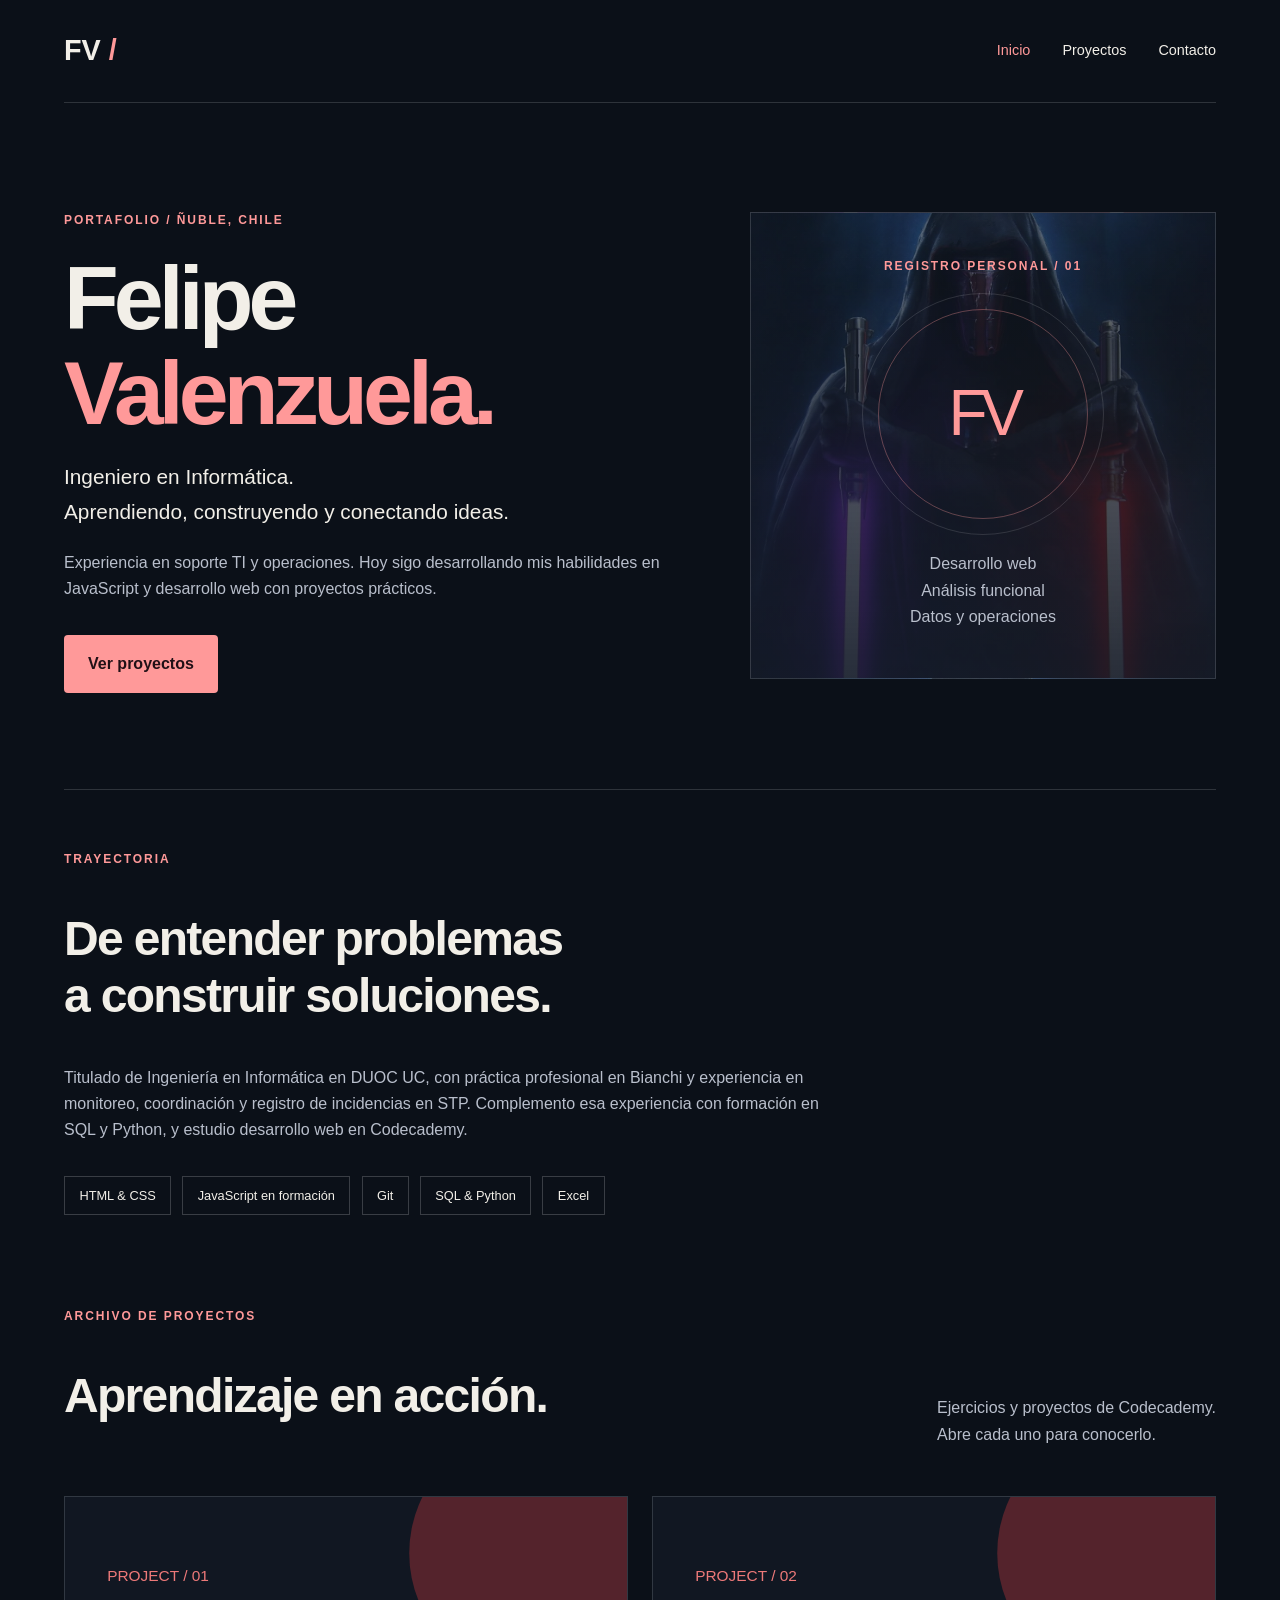
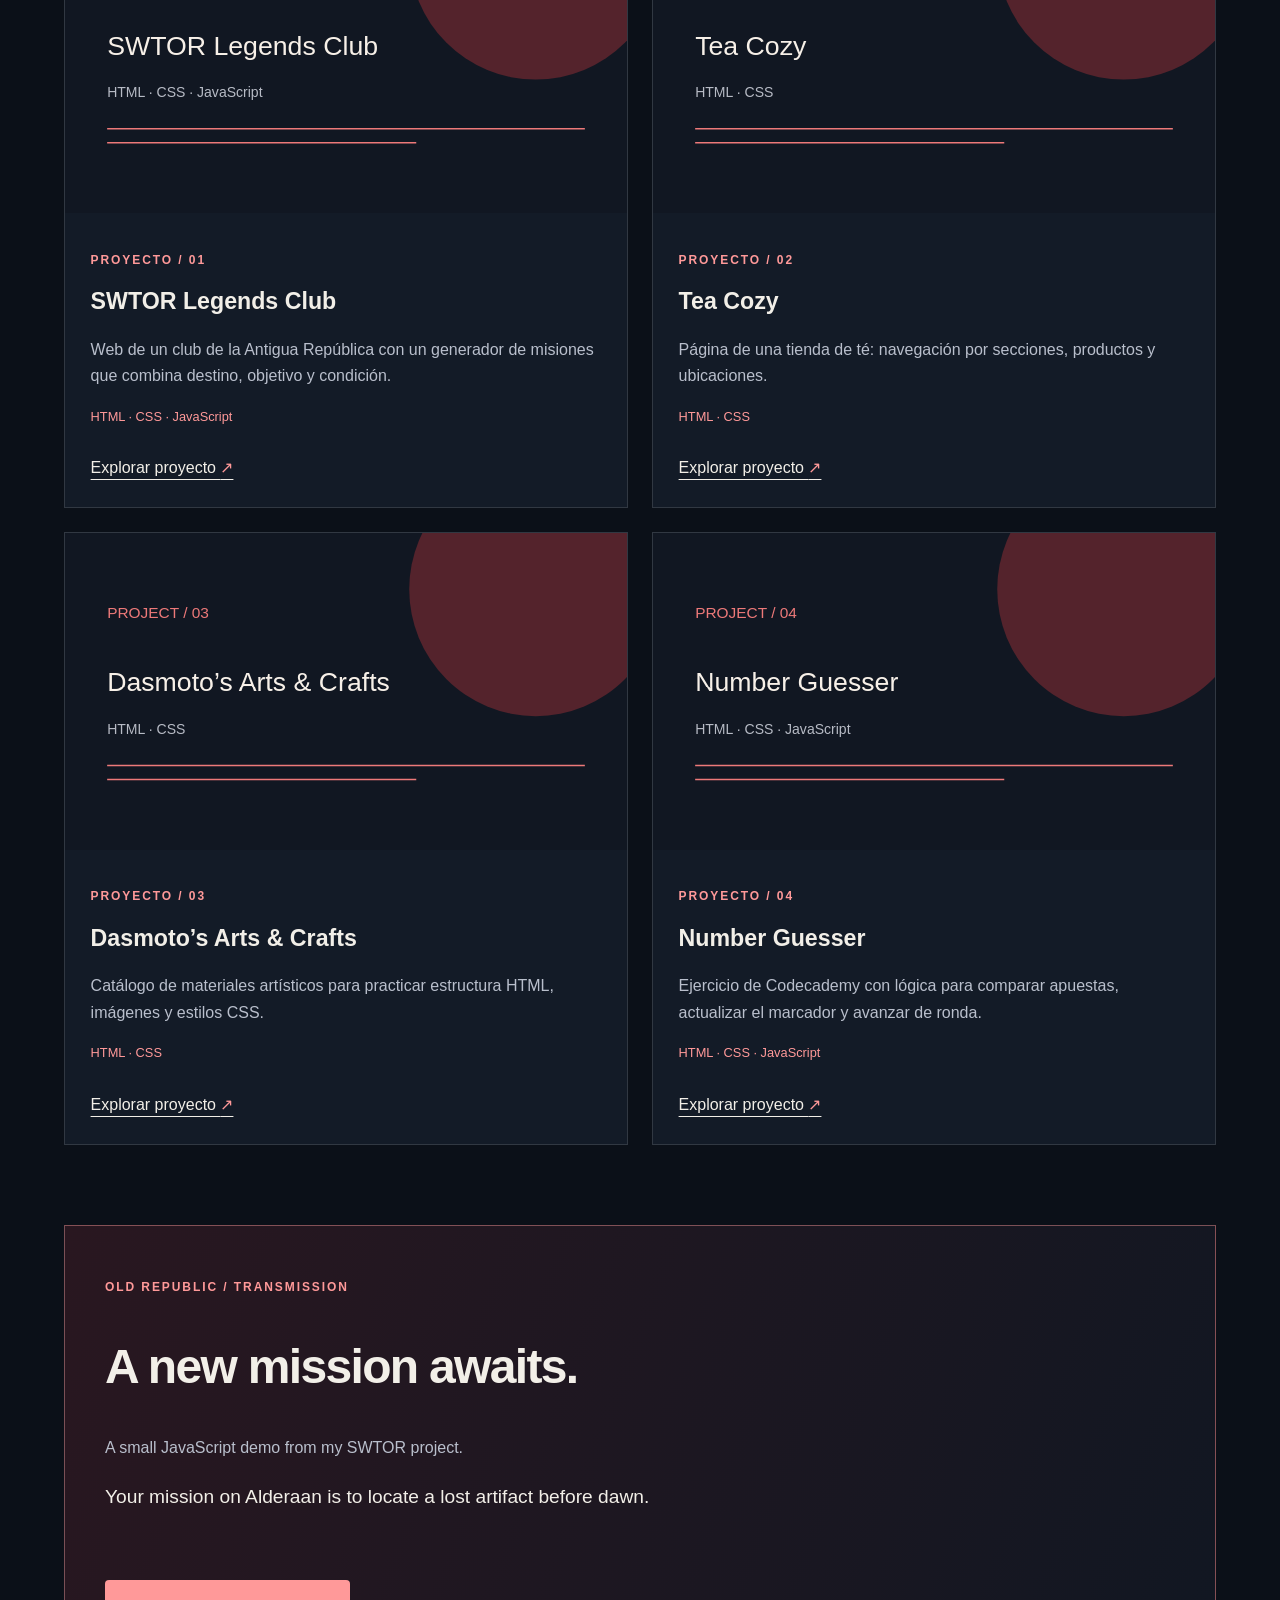
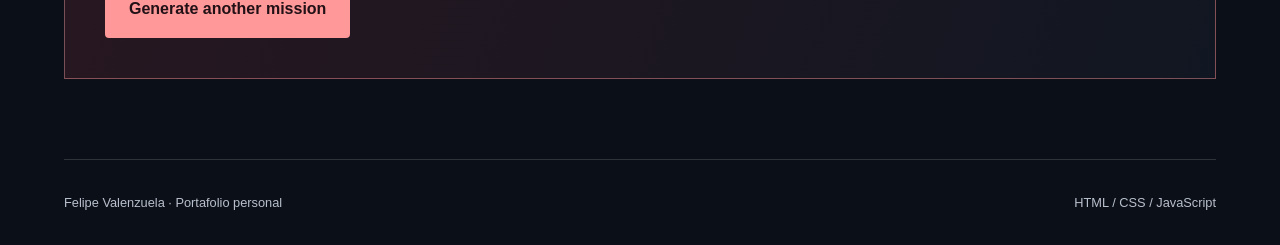
==== index.html @ 897412e1 "Create personal portfolio with recent Codecademy projects" ====
<!doctype html>
<html lang="es"><head><meta charset="utf-8"><meta name="viewport" content="width=device-width, initial-scale=1"><title>Inicio | Felipe Valenzuela</title><meta name="description" content="Portafolio de Felipe Valenzuela, Ingeniero en Informática y estudiante de desarrollo web."><link rel="stylesheet" href="styles.css"><link rel="icon" href="assets/favicon.svg" type="image/svg+xml"></head>
<body><a class="skip" href="#main">Saltar al contenido</a><header><a class="brand" href="index.html" aria-label="Felipe Valenzuela, inicio">FV<span aria-hidden="true"> / </span></a><nav aria-label="Principal"><a href="index.html" aria-current="page">Inicio</a><a href="index.html#projects">Proyectos</a><a href="contact.html" >Contacto</a></nav></header>
<main id="main"><section class="hero"><div><p class="eyebrow">PORTAFOLIO / ÑUBLE, CHILE</p><h1>Felipe<br><span>Valenzuela.</span></h1><p class="lead">Ingeniero en Informática.<br>Aprendiendo, construyendo y conectando ideas.</p><p>Experiencia en soporte TI y operaciones. Hoy sigo desarrollando mis habilidades en JavaScript y desarrollo web con proyectos prácticos.</p><a class="button" href="#projects">Ver proyectos</a></div><aside class="signal" aria-label="Áreas de interés"><p class="eyebrow">REGISTRO PERSONAL / 01</p><div class="orbit" aria-hidden="true"><span>FV</span></div><p>Desarrollo web<br>Análisis funcional<br>Datos y operaciones</p></aside></section>
<section class="about" aria-labelledby="about-title"><p class="eyebrow">TRAYECTORIA</p><h2 id="about-title">De entender problemas<br>a construir soluciones.</h2><p>Titulado de Ingeniería en Informática en DUOC UC, con práctica profesional en Bianchi y experiencia en monitoreo, coordinación y registro de incidencias en STP. Complemento esa experiencia con formación en SQL y Python, y estudio desarrollo web en Codecademy.</p><div class="skills"><span>HTML & CSS</span><span>JavaScript en formación</span><span>Git</span><span>SQL & Python</span><span>Excel</span></div></section>
<section id="projects"><div class="section-heading"><div><p class="eyebrow">ARCHIVO DE PROYECTOS</p><h2>Aprendizaje en acción.</h2></div><p>Ejercicios y proyectos de Codecademy.<br>Abre cada uno para conocerlo.</p></div><div class="grid"><article class="card"><img src="assets/swtor.svg" alt="Portada ilustrada de SWTOR Legends Club" width="800" height="450" loading="lazy"><div class="card-content"><p class="eyebrow">PROYECTO / 01</p><h3>SWTOR Legends Club</h3><p>Web de un club de la Antigua República con un generador de misiones que combina destino, objetivo y condición.</p><p class="tech">HTML · CSS · JavaScript</p><a class="project-link" href="projects/Proyect1/Index.html">Explorar proyecto <span aria-hidden="true">↗</span></a></div></article><article class="card"><img src="assets/tea-cozy.svg" alt="Portada ilustrada de Tea Cozy" width="800" height="450" loading="lazy"><div class="card-content"><p class="eyebrow">PROYECTO / 02</p><h3>Tea Cozy</h3><p>Página de una tienda de té: navegación por secciones, productos y ubicaciones.</p><p class="tech">HTML · CSS</p><a class="project-link" href="projects/Proyectcss/Index.html">Explorar proyecto <span aria-hidden="true">↗</span></a></div></article><article class="card"><img src="assets/dasmoto.svg" alt="Portada ilustrada de Dasmoto’s Arts &amp; Crafts" width="800" height="450" loading="lazy"><div class="card-content"><p class="eyebrow">PROYECTO / 03</p><h3>Dasmoto’s Arts &amp; Crafts</h3><p>Catálogo de materiales artísticos para practicar estructura HTML, imágenes y estilos CSS.</p><p class="tech">HTML · CSS</p><a class="project-link" href="projects/Proyectdasmoto/index.html">Explorar proyecto <span aria-hidden="true">↗</span></a></div></article><article class="card"><img src="assets/number-guesser.svg" alt="Portada ilustrada de Number Guesser" width="800" height="450" loading="lazy"><div class="card-content"><p class="eyebrow">PROYECTO / 04</p><h3>Number Guesser</h3><p>Ejercicio de Codecademy con lógica para comparar apuestas, actualizar el marcador y avanzar de ronda.</p><p class="tech">HTML · CSS · JavaScript</p><a class="project-link" href="projects/ProyectoJSCC/index.html">Explorar proyecto <span aria-hidden="true">↗</span></a></div></article></div></section>
<section class="transmission" lang="en" aria-labelledby="mission-title"><p class="eyebrow">OLD REPUBLIC / TRANSMISSION</p><h2 id="mission-title">A new mission awaits.</h2><p>A small JavaScript demo from my SWTOR project.</p><p id="mission-message" role="status" aria-atomic="true">Preparing your mission…</p><button class="button" id="generate-mission" type="button" disabled>Generate another mission</button><noscript><p>Enable JavaScript to generate missions.</p></noscript></section><script src="script.js" defer></script><script src="browser.js" defer></script></main><footer><span>Felipe Valenzuela · Portafolio personal</span><span>HTML / CSS / JavaScript</span></footer></body></html>
---- styles.css ----
:root{color-scheme:dark;--bg:#0b1018;--panel:#131b27;--text:#f2efe8;--muted:#b9bfcc;--accent:#ff9999}
*{box-sizing:border-box}html{scroll-behavior:smooth;scroll-padding-top:2rem}body{margin:0;background:var(--bg);color:var(--text);font-family:Arial,Helvetica,sans-serif;line-height:1.65}
a{color:inherit}header,main,footer{width:min(1180px,90%);margin:auto}header{display:flex;justify-content:space-between;align-items:center;padding:1.7rem 0;border-bottom:1px solid #ffffff25}nav{display:flex;gap:2rem}nav a{text-decoration:none;font-size:.9rem}nav a[aria-current],nav a:hover{color:var(--accent)}.brand{font-size:1.8rem;font-weight:bold;text-decoration:none}.brand span{color:var(--accent)}
.hero{display:grid;grid-template-columns:1.3fr 1fr;gap:5rem;align-items:center;padding:6rem 0}.eyebrow{font-size:.75rem;letter-spacing:.16em;color:var(--accent);font-weight:bold}h1{font-size:clamp(3.2rem,7vw,6.5rem);line-height:1.05;letter-spacing:-.055em;margin:1.3rem 0}h1 span{color:var(--accent)}h2{font-size:clamp(2rem,4vw,3rem);line-height:1.2;letter-spacing:-.035em}h3{font-size:1.45rem;margin:.6rem 0}p{color:var(--muted)}.lead{font-size:1.3rem;color:var(--text)}.button{display:inline-block;background:var(--accent);color:#211016;border:0;padding:1rem 1.5rem;font:inherit;font-weight:bold;text-decoration:none;border-radius:4px;cursor:pointer;margin-top:1rem}.button:hover{background:#ffbdbd}.button:disabled{opacity:.5}
.signal{padding:2rem;border:1px solid #ffffff25;background:linear-gradient(#131b2790,#131b27e8),url('assets/galaxy.jpg') center/cover;text-align:center;min-width:0}.orbit{border:1px solid #ff999955;border-radius:50%;width:210px;height:210px;display:grid;place-items:center;margin:2rem auto;outline:1px solid #ffffff20;outline-offset:15px}.orbit span{font-size:4rem;color:var(--accent);letter-spacing:-.1em}
.about{padding:3rem 0 5rem;border-top:1px solid #ffffff25}.about>p:not(.eyebrow){max-width:760px}.skills{display:flex;flex-wrap:wrap;gap:.7rem;margin-top:2rem}.skills span,.tech{font-size:.8rem}.skills span{padding:.5rem .9rem;border:1px solid #ffffff30}.section-heading{display:flex;justify-content:space-between;align-items:end;gap:2rem;margin-bottom:2rem}.grid{display:grid;grid-template-columns:1fr 1fr;gap:1.5rem}.card{background:var(--panel);border:1px solid #ffffff20;overflow:hidden}.card img{width:100%;height:auto;display:block}.card-content{padding:1.6rem}.project-link{display:inline-block;margin-top:1rem;text-underline-offset:.4rem}.project-link span{color:var(--accent)}.tech{color:var(--accent)}
.transmission{margin:5rem 0;padding:2.5rem;border:1px solid #ff999970;background:linear-gradient(110deg,#291720,#111722)}#mission-message{color:var(--text);font-size:1.2rem;min-height:4rem}footer{border-top:1px solid #ffffff25;padding:2rem 0;display:flex;justify-content:space-between;gap:1rem;font-size:.8rem;color:var(--muted)}.contact.hero{grid-template-columns:1fr;padding-bottom:3rem;max-width:900px;margin:0}.contact-list{margin-bottom:6rem}.contact-list a{display:flex;align-items:center;gap:2rem;padding:2rem 0;border-top:1px solid #ffffff25;text-decoration:none;overflow-wrap:anywhere}.contact-list strong{font-size:clamp(1rem,3vw,1.6rem)}.contact-list a>span:last-child{margin-left:auto;color:var(--accent)}
:focus-visible{outline:3px solid #ffe58a;outline-offset:5px}.skip{position:absolute;top:-100px;left:1rem;background:var(--accent);color:#111;padding:.7rem;z-index:10}.skip:focus{top:1rem}
@media(max-width:760px){.hero{grid-template-columns:1fr;gap:2rem;padding:3rem 0}.signal{max-width:100%}.grid{grid-template-columns:1fr}.section-heading{display:block}nav{gap:1rem}.transmission{padding:1.5rem}.contact-list a{flex-wrap:wrap;gap:.7rem}.contact-list a .eyebrow{width:100%}footer{flex-direction:column}.orbit{width:170px;height:170px}}
@media(prefers-reduced-motion:reduce){html{scroll-behavior:auto}}
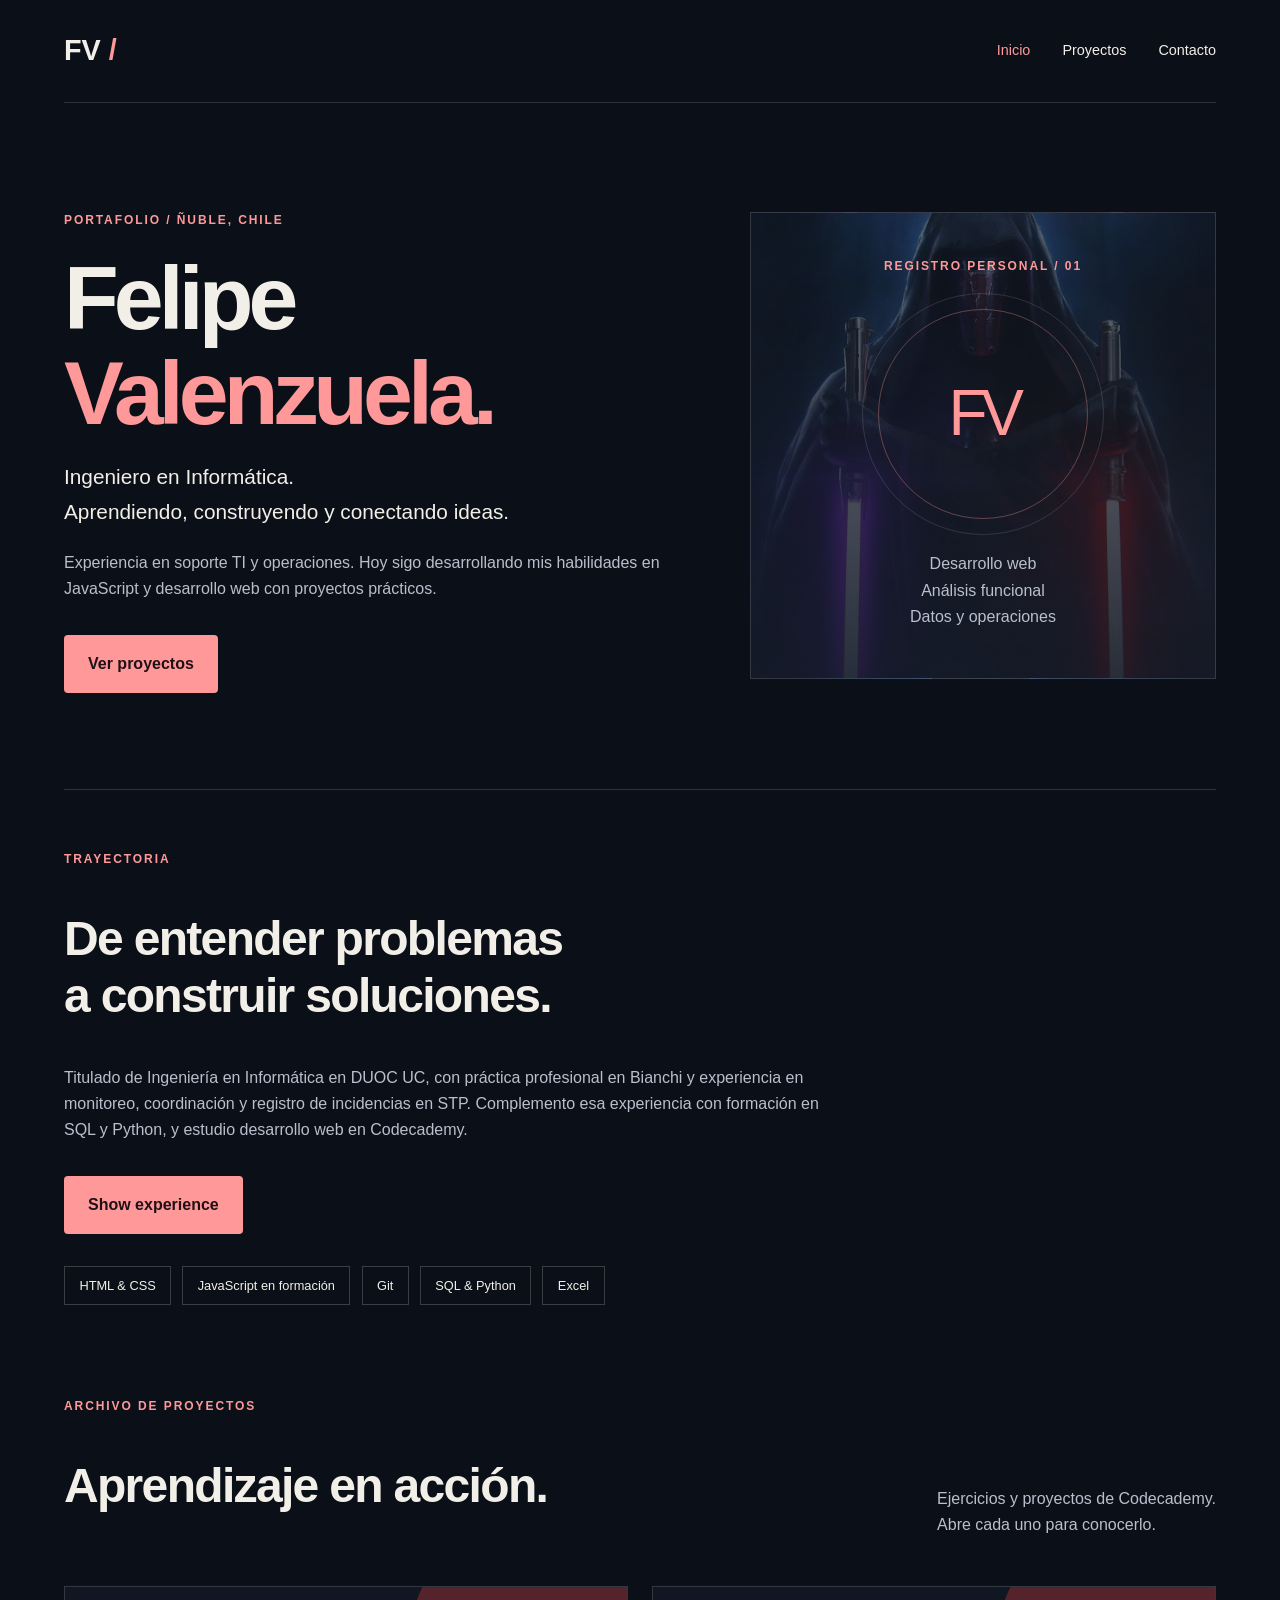
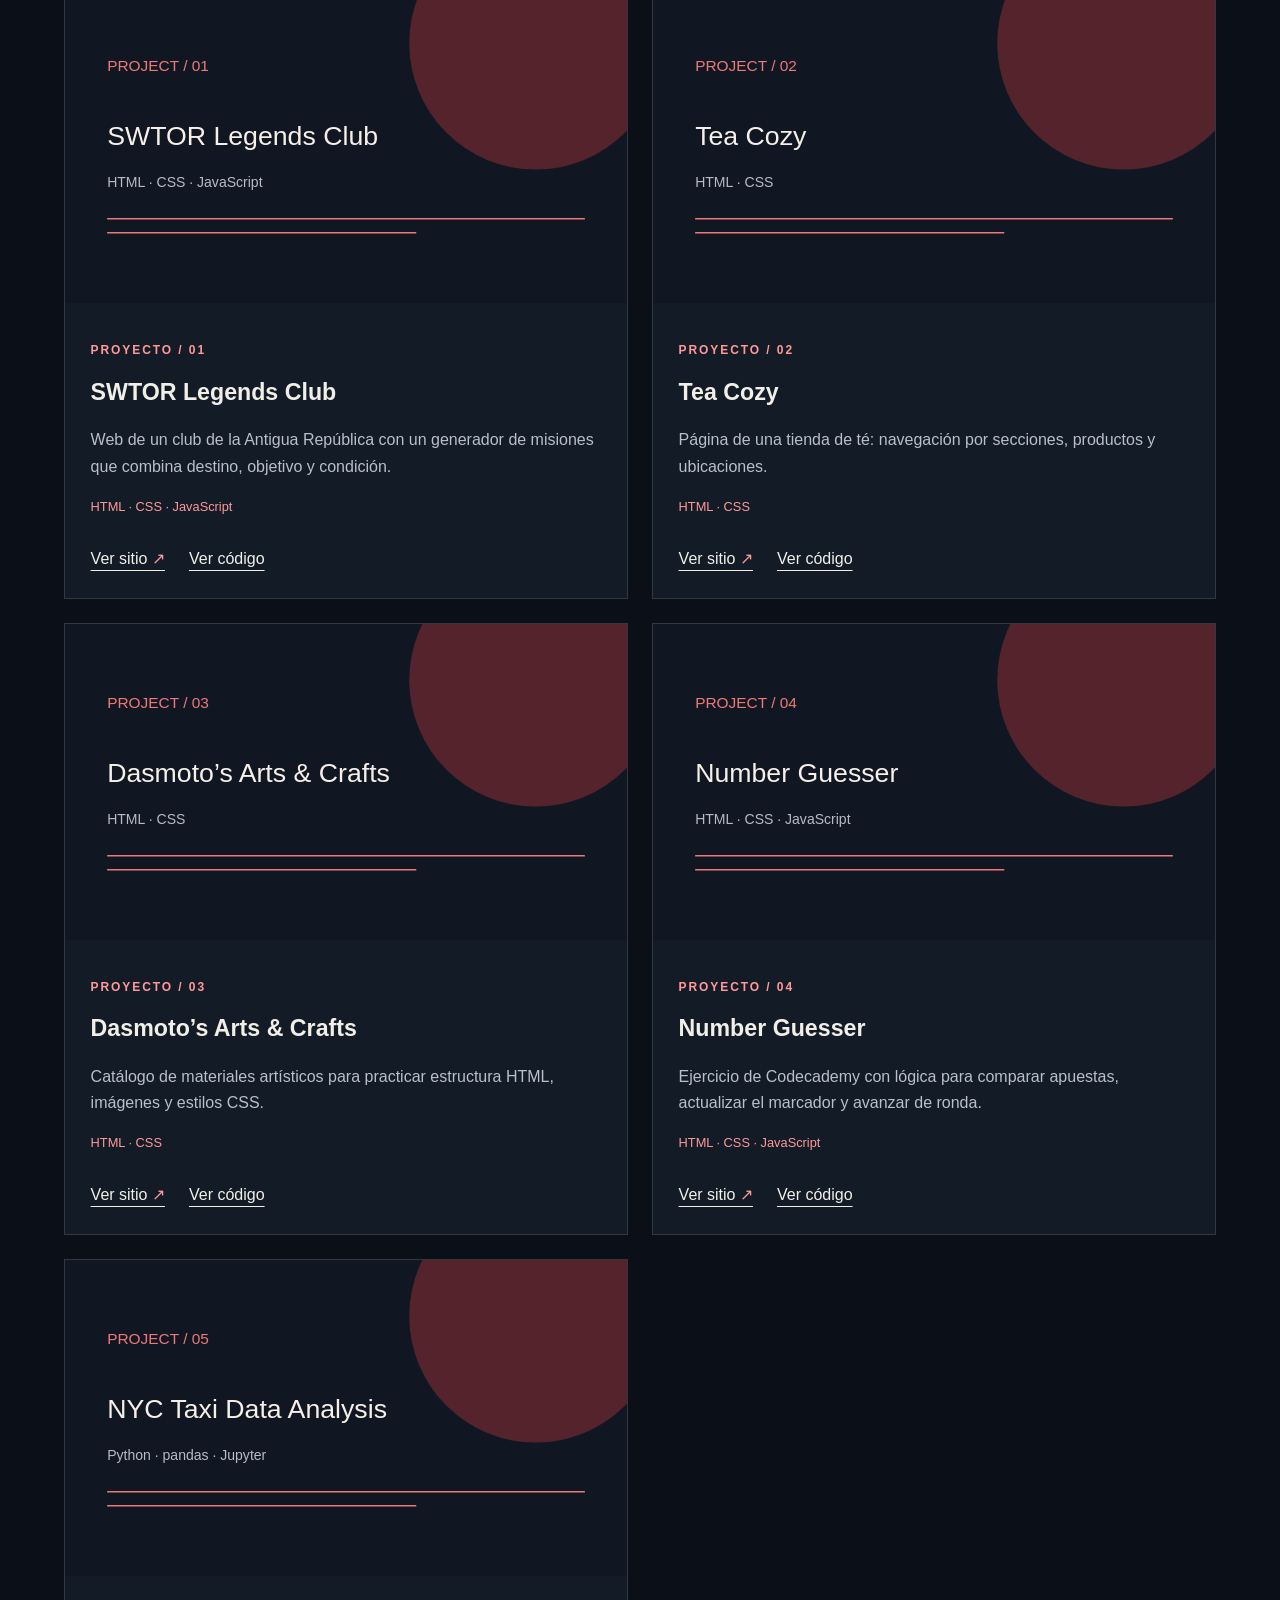
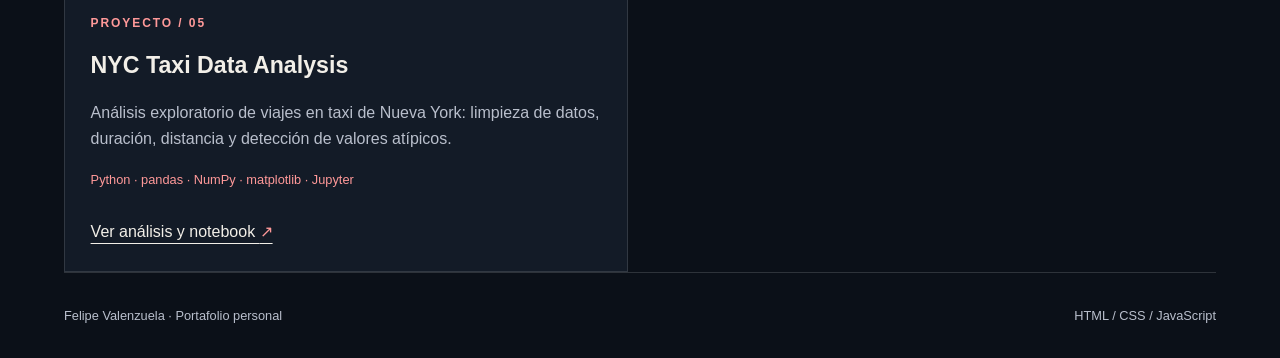
==== commit ed4d3358: "Link standalone projects, add Jupyter and replace mission demo with biography toggle" ====
--- a/index.html
+++ b/index.html
@@ -2,6 +2,6 @@
 <html lang="es"><head><meta charset="utf-8"><meta name="viewport" content="width=device-width, initial-scale=1"><title>Inicio | Felipe Valenzuela</title><meta name="description" content="Portafolio de Felipe Valenzuela, Ingeniero en Informática y estudiante de desarrollo web."><link rel="stylesheet" href="styles.css"><link rel="icon" href="assets/favicon.svg" type="image/svg+xml"></head>
 <body><a class="skip" href="#main">Saltar al contenido</a><header><a class="brand" href="index.html" aria-label="Felipe Valenzuela, inicio">FV<span aria-hidden="true"> / </span></a><nav aria-label="Principal"><a href="index.html" aria-current="page">Inicio</a><a href="index.html#projects">Proyectos</a><a href="contact.html" >Contacto</a></nav></header>
 <main id="main"><section class="hero"><div><p class="eyebrow">PORTAFOLIO / ÑUBLE, CHILE</p><h1>Felipe<br><span>Valenzuela.</span></h1><p class="lead">Ingeniero en Informática.<br>Aprendiendo, construyendo y conectando ideas.</p><p>Experiencia en soporte TI y operaciones. Hoy sigo desarrollando mis habilidades en JavaScript y desarrollo web con proyectos prácticos.</p><a class="button" href="#projects">Ver proyectos</a></div><aside class="signal" aria-label="Áreas de interés"><p class="eyebrow">REGISTRO PERSONAL / 01</p><div class="orbit" aria-hidden="true"><span>FV</span></div><p>Desarrollo web<br>Análisis funcional<br>Datos y operaciones</p></aside></section>
-<section class="about" aria-labelledby="about-title"><p class="eyebrow">TRAYECTORIA</p><h2 id="about-title">De entender problemas<br>a construir soluciones.</h2><p>Titulado de Ingeniería en Informática en DUOC UC, con práctica profesional en Bianchi y experiencia en monitoreo, coordinación y registro de incidencias en STP. Complemento esa experiencia con formación en SQL y Python, y estudio desarrollo web en Codecademy.</p><div class="skills"><span>HTML & CSS</span><span>JavaScript en formación</span><span>Git</span><span>SQL & Python</span><span>Excel</span></div></section>
-<section id="projects"><div class="section-heading"><div><p class="eyebrow">ARCHIVO DE PROYECTOS</p><h2>Aprendizaje en acción.</h2></div><p>Ejercicios y proyectos de Codecademy.<br>Abre cada uno para conocerlo.</p></div><div class="grid"><article class="card"><img src="assets/swtor.svg" alt="Portada ilustrada de SWTOR Legends Club" width="800" height="450" loading="lazy"><div class="card-content"><p class="eyebrow">PROYECTO / 01</p><h3>SWTOR Legends Club</h3><p>Web de un club de la Antigua República con un generador de misiones que combina destino, objetivo y condición.</p><p class="tech">HTML · CSS · JavaScript</p><a class="project-link" href="projects/Proyect1/Index.html">Explorar proyecto <span aria-hidden="true">↗</span></a></div></article><article class="card"><img src="assets/tea-cozy.svg" alt="Portada ilustrada de Tea Cozy" width="800" height="450" loading="lazy"><div class="card-content"><p class="eyebrow">PROYECTO / 02</p><h3>Tea Cozy</h3><p>Página de una tienda de té: navegación por secciones, productos y ubicaciones.</p><p class="tech">HTML · CSS</p><a class="project-link" href="projects/Proyectcss/Index.html">Explorar proyecto <span aria-hidden="true">↗</span></a></div></article><article class="card"><img src="assets/dasmoto.svg" alt="Portada ilustrada de Dasmoto’s Arts &amp; Crafts" width="800" height="450" loading="lazy"><div class="card-content"><p class="eyebrow">PROYECTO / 03</p><h3>Dasmoto’s Arts &amp; Crafts</h3><p>Catálogo de materiales artísticos para practicar estructura HTML, imágenes y estilos CSS.</p><p class="tech">HTML · CSS</p><a class="project-link" href="projects/Proyectdasmoto/index.html">Explorar proyecto <span aria-hidden="true">↗</span></a></div></article><article class="card"><img src="assets/number-guesser.svg" alt="Portada ilustrada de Number Guesser" width="800" height="450" loading="lazy"><div class="card-content"><p class="eyebrow">PROYECTO / 04</p><h3>Number Guesser</h3><p>Ejercicio de Codecademy con lógica para comparar apuestas, actualizar el marcador y avanzar de ronda.</p><p class="tech">HTML · CSS · JavaScript</p><a class="project-link" href="projects/ProyectoJSCC/index.html">Explorar proyecto <span aria-hidden="true">↗</span></a></div></article></div></section>
-<section class="transmission" lang="en" aria-labelledby="mission-title"><p class="eyebrow">OLD REPUBLIC / TRANSMISSION</p><h2 id="mission-title">A new mission awaits.</h2><p>A small JavaScript demo from my SWTOR project.</p><p id="mission-message" role="status" aria-atomic="true">Preparing your mission…</p><button class="button" id="generate-mission" type="button" disabled>Generate another mission</button><noscript><p>Enable JavaScript to generate missions.</p></noscript></section><script src="script.js" defer></script><script src="browser.js" defer></script></main><footer><span>Felipe Valenzuela · Portafolio personal</span><span>HTML / CSS / JavaScript</span></footer></body></html>+<section class="about" aria-labelledby="about-title"><p class="eyebrow">TRAYECTORIA</p><h2 id="about-title">De entender problemas<br>a construir soluciones.</h2><p>Titulado de Ingeniería en Informática en DUOC UC, con práctica profesional en Bianchi y experiencia en monitoreo, coordinación y registro de incidencias en STP. Complemento esa experiencia con formación en SQL y Python, y estudio desarrollo web en Codecademy.</p><button class="button" id="toggle-experience" type="button" aria-expanded="true" aria-controls="experience-details" hidden>Ocultar trayectoria</button><div id="experience-details"><h3>Experiencia y formación</h3><ul><li><strong>DUOC UC · 2018–2021:</strong> Ingeniería en Informática, titulado.</li><li><strong>Bianchi · 2021:</strong> práctica profesional en soporte TI y análisis operacional.</li><li><strong>STP · 2022–2024:</strong> monitoreo de operaciones, coordinación y registro de incidencias.</li></ul></div><div class="skills"><span>HTML & CSS</span><span>JavaScript en formación</span><span>Git</span><span>SQL & Python</span><span>Excel</span></div></section>
+<section id="projects"><div class="section-heading"><div><p class="eyebrow">ARCHIVO DE PROYECTOS</p><h2>Aprendizaje en acción.</h2></div><p>Ejercicios y proyectos de Codecademy.<br>Abre cada uno para conocerlo.</p></div><div class="grid"><article class="card"><img src="assets/swtor.svg" alt="Portada ilustrada de SWTOR Legends Club" width="800" height="450" loading="lazy"><div class="card-content"><p class="eyebrow">PROYECTO / 01</p><h3>SWTOR Legends Club</h3><p>Web de un club de la Antigua República con un generador de misiones que combina destino, objetivo y condición.</p><p class="tech">HTML · CSS · JavaScript</p><div class="project-links"><a class="project-link" href="https://korczackproyect.github.io/swtor-legends-club/">Ver sitio <span aria-hidden="true">↗</span></a><a class="project-link" href="https://github.com/KorczackProyect/swtor-legends-club">Ver código</a></div></div></article><article class="card"><img src="assets/tea-cozy.svg" alt="Portada ilustrada de Tea Cozy" width="800" height="450" loading="lazy"><div class="card-content"><p class="eyebrow">PROYECTO / 02</p><h3>Tea Cozy</h3><p>Página de una tienda de té: navegación por secciones, productos y ubicaciones.</p><p class="tech">HTML · CSS</p><div class="project-links"><a class="project-link" href="https://korczackproyect.github.io/tea-cozy/">Ver sitio <span aria-hidden="true">↗</span></a><a class="project-link" href="https://github.com/KorczackProyect/tea-cozy">Ver código</a></div></div></article><article class="card"><img src="assets/dasmoto.svg" alt="Portada ilustrada de Dasmoto’s Arts &amp; Crafts" width="800" height="450" loading="lazy"><div class="card-content"><p class="eyebrow">PROYECTO / 03</p><h3>Dasmoto’s Arts &amp; Crafts</h3><p>Catálogo de materiales artísticos para practicar estructura HTML, imágenes y estilos CSS.</p><p class="tech">HTML · CSS</p><div class="project-links"><a class="project-link" href="https://korczackproyect.github.io/dasmoto-arts-crafts/">Ver sitio <span aria-hidden="true">↗</span></a><a class="project-link" href="https://github.com/KorczackProyect/dasmoto-arts-crafts">Ver código</a></div></div></article><article class="card"><img src="assets/number-guesser.svg" alt="Portada ilustrada de Number Guesser" width="800" height="450" loading="lazy"><div class="card-content"><p class="eyebrow">PROYECTO / 04</p><h3>Number Guesser</h3><p>Ejercicio de Codecademy con lógica para comparar apuestas, actualizar el marcador y avanzar de ronda.</p><p class="tech">HTML · CSS · JavaScript</p><div class="project-links"><a class="project-link" href="https://korczackproyect.github.io/number-guesser/">Ver sitio <span aria-hidden="true">↗</span></a><a class="project-link" href="https://github.com/KorczackProyect/number-guesser">Ver código</a></div></div></article><article class="card"><img src="assets/nyc-taxi.svg" alt="Portada ilustrada de NYC Taxi Data Analysis" width="800" height="450" loading="lazy"><div class="card-content"><p class="eyebrow">PROYECTO / 05</p><h3>NYC Taxi Data Analysis</h3><p>Análisis exploratorio de viajes en taxi de Nueva York: limpieza de datos, duración, distancia y detección de valores atípicos.</p><p class="tech">Python · pandas · NumPy · matplotlib · Jupyter</p><a class="project-link" href="https://github.com/KorczackProyect/nyc-taxi-data-analysis">Ver análisis y notebook <span aria-hidden="true">↗</span></a></div></article></div></section>
+<script src="browser.js" defer></script></main><footer><span>Felipe Valenzuela · Portafolio personal</span><span>HTML / CSS / JavaScript</span></footer></body></html>
--- a/styles.css
+++ b/styles.css
@@ -5,7 +5,9 @@
 .hero{display:grid;grid-template-columns:1.3fr 1fr;gap:5rem;align-items:center;padding:6rem 0}.eyebrow{font-size:.75rem;letter-spacing:.16em;color:var(--accent);font-weight:bold}h1{font-size:clamp(3.2rem,7vw,6.5rem);line-height:1.05;letter-spacing:-.055em;margin:1.3rem 0}h1 span{color:var(--accent)}h2{font-size:clamp(2rem,4vw,3rem);line-height:1.2;letter-spacing:-.035em}h3{font-size:1.45rem;margin:.6rem 0}p{color:var(--muted)}.lead{font-size:1.3rem;color:var(--text)}.button{display:inline-block;background:var(--accent);color:#211016;border:0;padding:1rem 1.5rem;font:inherit;font-weight:bold;text-decoration:none;border-radius:4px;cursor:pointer;margin-top:1rem}.button:hover{background:#ffbdbd}.button:disabled{opacity:.5}
 .signal{padding:2rem;border:1px solid #ffffff25;background:linear-gradient(#131b2790,#131b27e8),url('assets/galaxy.jpg') center/cover;text-align:center;min-width:0}.orbit{border:1px solid #ff999955;border-radius:50%;width:210px;height:210px;display:grid;place-items:center;margin:2rem auto;outline:1px solid #ffffff20;outline-offset:15px}.orbit span{font-size:4rem;color:var(--accent);letter-spacing:-.1em}
 .about{padding:3rem 0 5rem;border-top:1px solid #ffffff25}.about>p:not(.eyebrow){max-width:760px}.skills{display:flex;flex-wrap:wrap;gap:.7rem;margin-top:2rem}.skills span,.tech{font-size:.8rem}.skills span{padding:.5rem .9rem;border:1px solid #ffffff30}.section-heading{display:flex;justify-content:space-between;align-items:end;gap:2rem;margin-bottom:2rem}.grid{display:grid;grid-template-columns:1fr 1fr;gap:1.5rem}.card{background:var(--panel);border:1px solid #ffffff20;overflow:hidden}.card img{width:100%;height:auto;display:block}.card-content{padding:1.6rem}.project-link{display:inline-block;margin-top:1rem;text-underline-offset:.4rem}.project-link span{color:var(--accent)}.tech{color:var(--accent)}
-.transmission{margin:5rem 0;padding:2.5rem;border:1px solid #ff999970;background:linear-gradient(110deg,#291720,#111722)}#mission-message{color:var(--text);font-size:1.2rem;min-height:4rem}footer{border-top:1px solid #ffffff25;padding:2rem 0;display:flex;justify-content:space-between;gap:1rem;font-size:.8rem;color:var(--muted)}.contact.hero{grid-template-columns:1fr;padding-bottom:3rem;max-width:900px;margin:0}.contact-list{margin-bottom:6rem}.contact-list a{display:flex;align-items:center;gap:2rem;padding:2rem 0;border-top:1px solid #ffffff25;text-decoration:none;overflow-wrap:anywhere}.contact-list strong{font-size:clamp(1rem,3vw,1.6rem)}.contact-list a>span:last-child{margin-left:auto;color:var(--accent)}
+footer{border-top:1px solid #ffffff25;padding:2rem 0;display:flex;justify-content:space-between;gap:1rem;font-size:.8rem;color:var(--muted)}.contact.hero{grid-template-columns:1fr;padding-bottom:3rem;max-width:900px;margin:0}.contact-list{margin-bottom:6rem}.contact-list a{display:flex;align-items:center;gap:2rem;padding:2rem 0;border-top:1px solid #ffffff25;text-decoration:none;overflow-wrap:anywhere}.contact-list strong{font-size:clamp(1rem,3vw,1.6rem)}.contact-list a>span:last-child{margin-left:auto;color:var(--accent)}
 :focus-visible{outline:3px solid #ffe58a;outline-offset:5px}.skip{position:absolute;top:-100px;left:1rem;background:var(--accent);color:#111;padding:.7rem;z-index:10}.skip:focus{top:1rem}
-@media(max-width:760px){.hero{grid-template-columns:1fr;gap:2rem;padding:3rem 0}.signal{max-width:100%}.grid{grid-template-columns:1fr}.section-heading{display:block}nav{gap:1rem}.transmission{padding:1.5rem}.contact-list a{flex-wrap:wrap;gap:.7rem}.contact-list a .eyebrow{width:100%}footer{flex-direction:column}.orbit{width:170px;height:170px}}
+@media(max-width:760px){.hero{grid-template-columns:1fr;gap:2rem;padding:3rem 0}.signal{max-width:100%}.grid{grid-template-columns:1fr}.section-heading{display:block}nav{gap:1rem}.contact-list a{flex-wrap:wrap;gap:.7rem}.contact-list a .eyebrow{width:100%}footer{flex-direction:column}.orbit{width:170px;height:170px}}
 @media(prefers-reduced-motion:reduce){html{scroll-behavior:auto}}
+
+.project-links{display:flex;gap:1.5rem;flex-wrap:wrap}#experience-details{padding:1rem 0;max-width:760px}#experience-details li{margin:.8rem 0;color:var(--muted)}[hidden]{display:none!important}
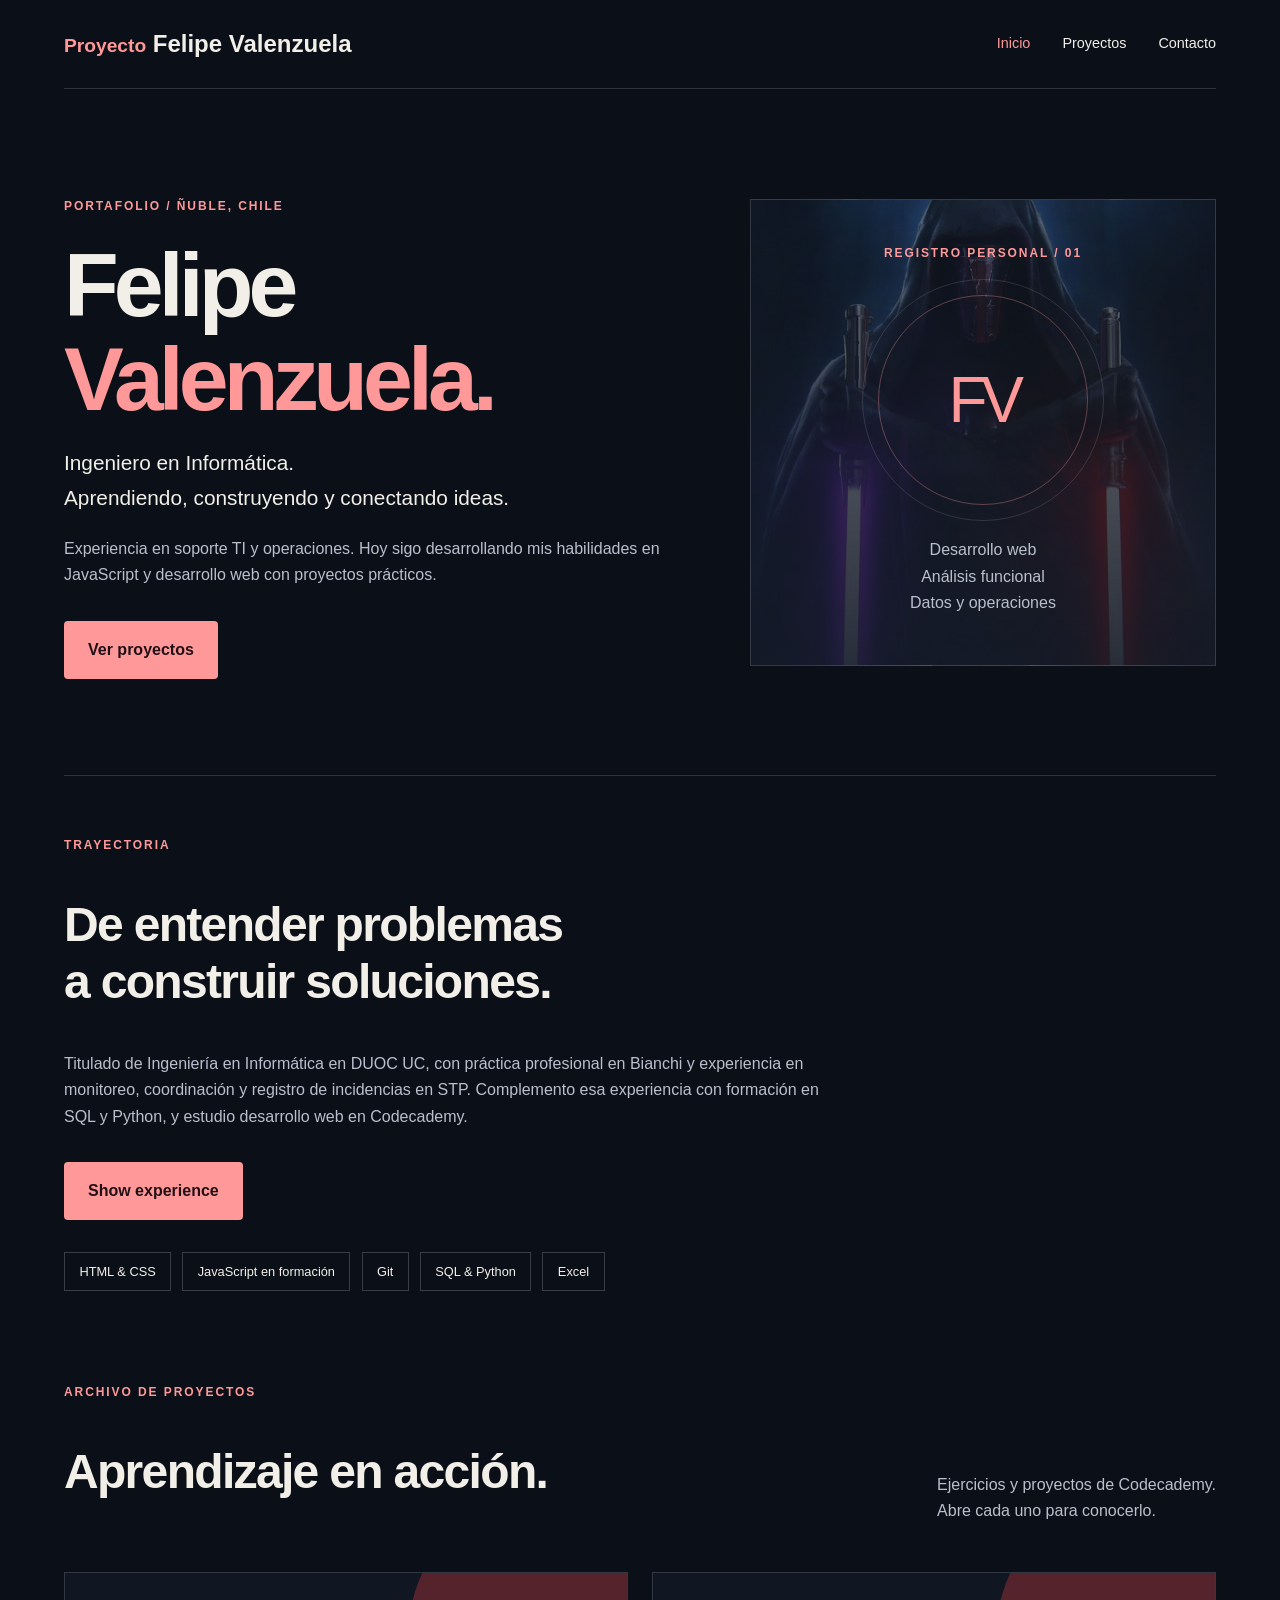
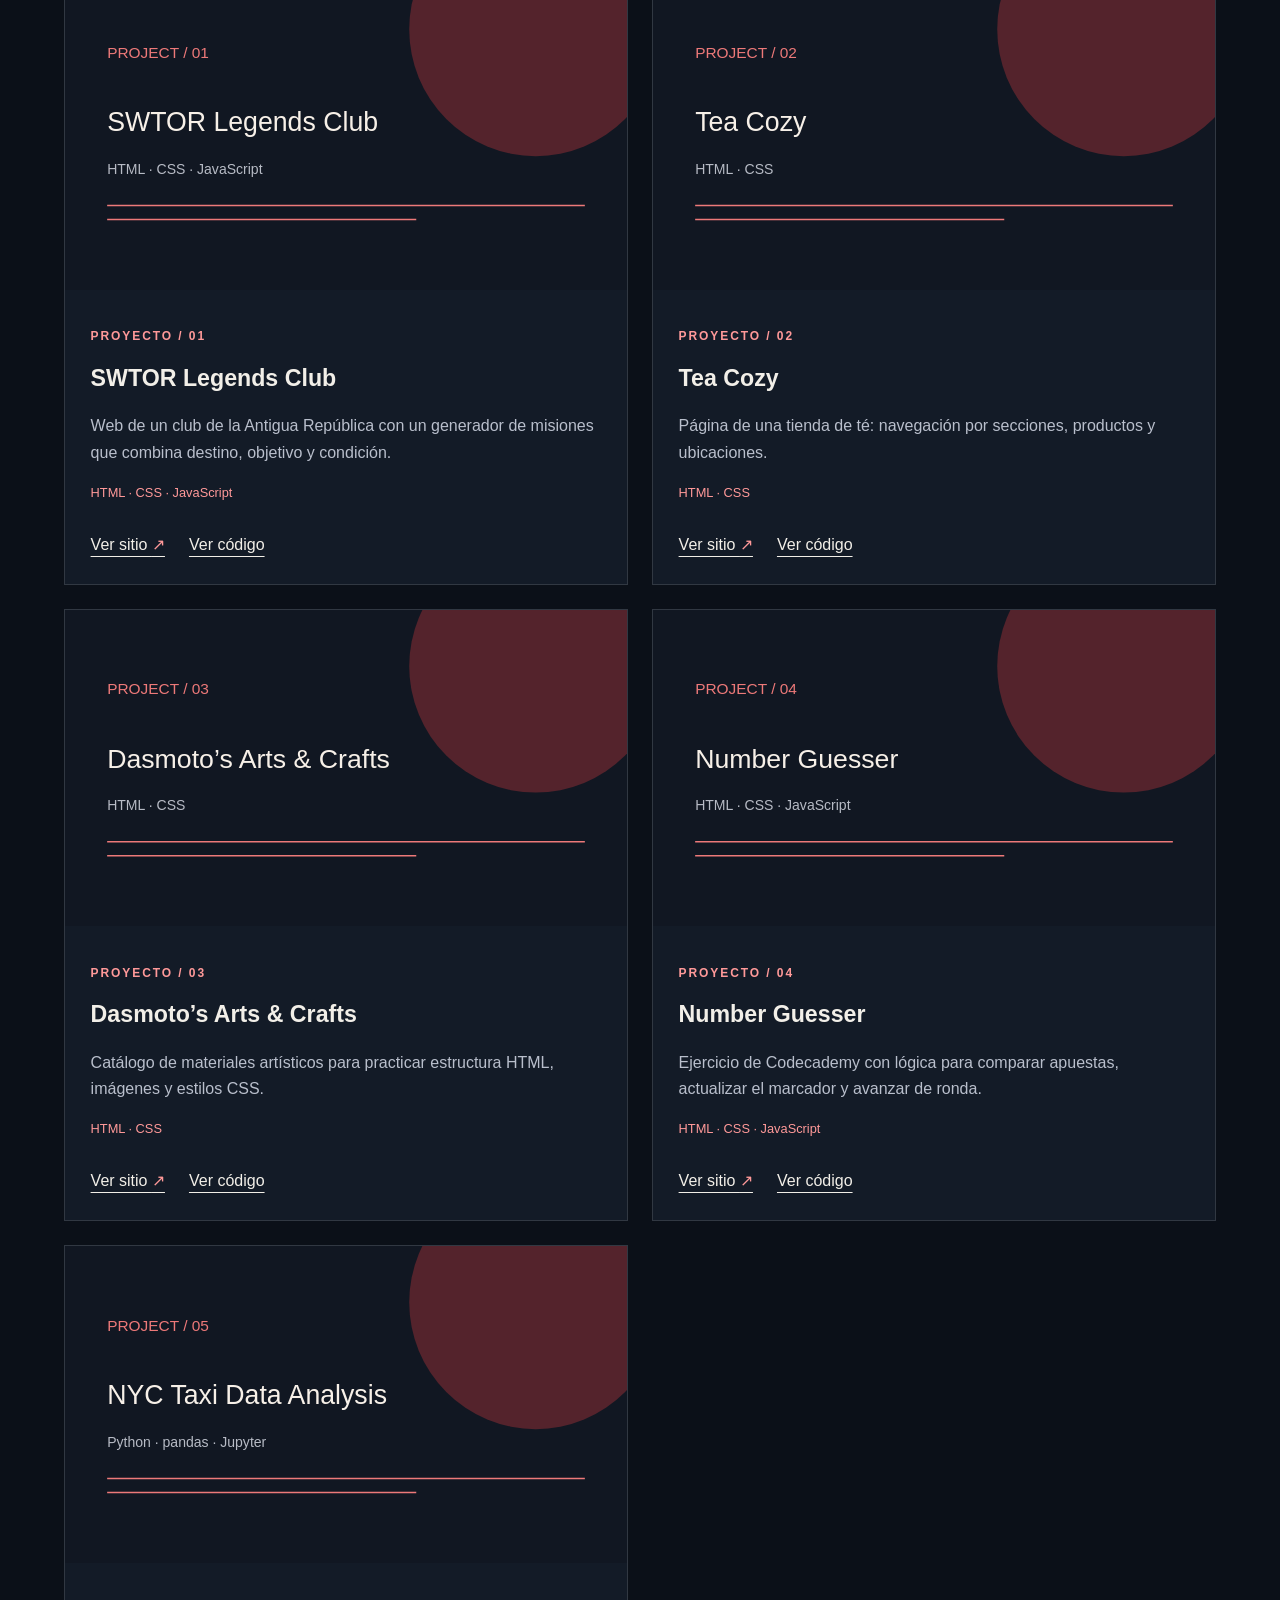
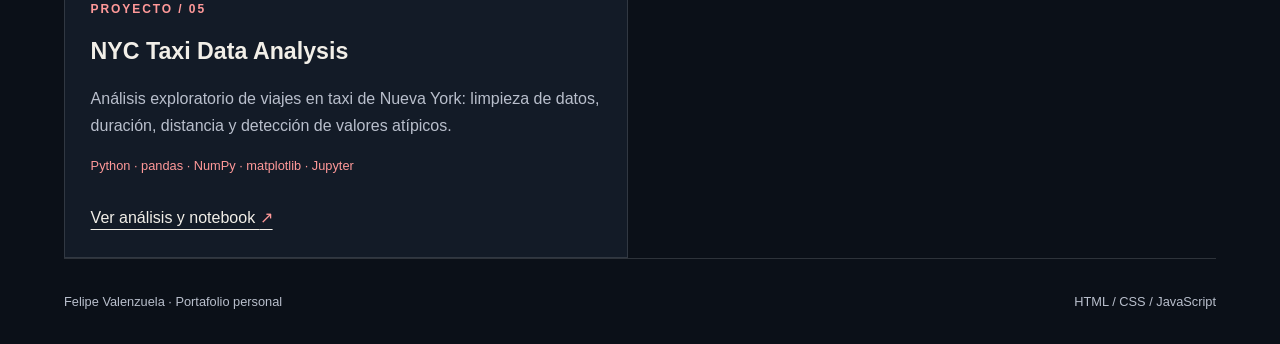
==== commit b0f8a413: "Add downloadable CV and full project name to header" ====
--- a/index.html
+++ b/index.html
@@ -1,6 +1,6 @@
 <!doctype html>
 <html lang="es"><head><meta charset="utf-8"><meta name="viewport" content="width=device-width, initial-scale=1"><title>Inicio | Felipe Valenzuela</title><meta name="description" content="Portafolio de Felipe Valenzuela, Ingeniero en Informática y estudiante de desarrollo web."><link rel="stylesheet" href="styles.css"><link rel="icon" href="assets/favicon.svg" type="image/svg+xml"></head>
-<body><a class="skip" href="#main">Saltar al contenido</a><header><a class="brand" href="index.html" aria-label="Felipe Valenzuela, inicio">FV<span aria-hidden="true"> / </span></a><nav aria-label="Principal"><a href="index.html" aria-current="page">Inicio</a><a href="index.html#projects">Proyectos</a><a href="contact.html" >Contacto</a></nav></header>
+<body><a class="skip" href="#main">Saltar al contenido</a><header><a class="brand" href="index.html" aria-label="Proyecto Felipe Valenzuela, inicio"><span>Proyecto</span> Felipe Valenzuela</a><nav aria-label="Principal"><a href="index.html" aria-current="page">Inicio</a><a href="index.html#projects">Proyectos</a><a href="contact.html" >Contacto</a></nav></header>
 <main id="main"><section class="hero"><div><p class="eyebrow">PORTAFOLIO / ÑUBLE, CHILE</p><h1>Felipe<br><span>Valenzuela.</span></h1><p class="lead">Ingeniero en Informática.<br>Aprendiendo, construyendo y conectando ideas.</p><p>Experiencia en soporte TI y operaciones. Hoy sigo desarrollando mis habilidades en JavaScript y desarrollo web con proyectos prácticos.</p><a class="button" href="#projects">Ver proyectos</a></div><aside class="signal" aria-label="Áreas de interés"><p class="eyebrow">REGISTRO PERSONAL / 01</p><div class="orbit" aria-hidden="true"><span>FV</span></div><p>Desarrollo web<br>Análisis funcional<br>Datos y operaciones</p></aside></section>
 <section class="about" aria-labelledby="about-title"><p class="eyebrow">TRAYECTORIA</p><h2 id="about-title">De entender problemas<br>a construir soluciones.</h2><p>Titulado de Ingeniería en Informática en DUOC UC, con práctica profesional en Bianchi y experiencia en monitoreo, coordinación y registro de incidencias en STP. Complemento esa experiencia con formación en SQL y Python, y estudio desarrollo web en Codecademy.</p><button class="button" id="toggle-experience" type="button" aria-expanded="true" aria-controls="experience-details" hidden>Ocultar trayectoria</button><div id="experience-details"><h3>Experiencia y formación</h3><ul><li><strong>DUOC UC · 2018–2021:</strong> Ingeniería en Informática, titulado.</li><li><strong>Bianchi · 2021:</strong> práctica profesional en soporte TI y análisis operacional.</li><li><strong>STP · 2022–2024:</strong> monitoreo de operaciones, coordinación y registro de incidencias.</li></ul></div><div class="skills"><span>HTML & CSS</span><span>JavaScript en formación</span><span>Git</span><span>SQL & Python</span><span>Excel</span></div></section>
 <section id="projects"><div class="section-heading"><div><p class="eyebrow">ARCHIVO DE PROYECTOS</p><h2>Aprendizaje en acción.</h2></div><p>Ejercicios y proyectos de Codecademy.<br>Abre cada uno para conocerlo.</p></div><div class="grid"><article class="card"><img src="assets/swtor.svg" alt="Portada ilustrada de SWTOR Legends Club" width="800" height="450" loading="lazy"><div class="card-content"><p class="eyebrow">PROYECTO / 01</p><h3>SWTOR Legends Club</h3><p>Web de un club de la Antigua República con un generador de misiones que combina destino, objetivo y condición.</p><p class="tech">HTML · CSS · JavaScript</p><div class="project-links"><a class="project-link" href="https://korczackproyect.github.io/swtor-legends-club/">Ver sitio <span aria-hidden="true">↗</span></a><a class="project-link" href="https://github.com/KorczackProyect/swtor-legends-club">Ver código</a></div></div></article><article class="card"><img src="assets/tea-cozy.svg" alt="Portada ilustrada de Tea Cozy" width="800" height="450" loading="lazy"><div class="card-content"><p class="eyebrow">PROYECTO / 02</p><h3>Tea Cozy</h3><p>Página de una tienda de té: navegación por secciones, productos y ubicaciones.</p><p class="tech">HTML · CSS</p><div class="project-links"><a class="project-link" href="https://korczackproyect.github.io/tea-cozy/">Ver sitio <span aria-hidden="true">↗</span></a><a class="project-link" href="https://github.com/KorczackProyect/tea-cozy">Ver código</a></div></div></article><article class="card"><img src="assets/dasmoto.svg" alt="Portada ilustrada de Dasmoto’s Arts &amp; Crafts" width="800" height="450" loading="lazy"><div class="card-content"><p class="eyebrow">PROYECTO / 03</p><h3>Dasmoto’s Arts &amp; Crafts</h3><p>Catálogo de materiales artísticos para practicar estructura HTML, imágenes y estilos CSS.</p><p class="tech">HTML · CSS</p><div class="project-links"><a class="project-link" href="https://korczackproyect.github.io/dasmoto-arts-crafts/">Ver sitio <span aria-hidden="true">↗</span></a><a class="project-link" href="https://github.com/KorczackProyect/dasmoto-arts-crafts">Ver código</a></div></div></article><article class="card"><img src="assets/number-guesser.svg" alt="Portada ilustrada de Number Guesser" width="800" height="450" loading="lazy"><div class="card-content"><p class="eyebrow">PROYECTO / 04</p><h3>Number Guesser</h3><p>Ejercicio de Codecademy con lógica para comparar apuestas, actualizar el marcador y avanzar de ronda.</p><p class="tech">HTML · CSS · JavaScript</p><div class="project-links"><a class="project-link" href="https://korczackproyect.github.io/number-guesser/">Ver sitio <span aria-hidden="true">↗</span></a><a class="project-link" href="https://github.com/KorczackProyect/number-guesser">Ver código</a></div></div></article><article class="card"><img src="assets/nyc-taxi.svg" alt="Portada ilustrada de NYC Taxi Data Analysis" width="800" height="450" loading="lazy"><div class="card-content"><p class="eyebrow">PROYECTO / 05</p><h3>NYC Taxi Data Analysis</h3><p>Análisis exploratorio de viajes en taxi de Nueva York: limpieza de datos, duración, distancia y detección de valores atípicos.</p><p class="tech">Python · pandas · NumPy · matplotlib · Jupyter</p><a class="project-link" href="https://github.com/KorczackProyect/nyc-taxi-data-analysis">Ver análisis y notebook <span aria-hidden="true">↗</span></a></div></article></div></section>
--- a/styles.css
+++ b/styles.css
@@ -11,3 +11,6 @@
 @media(prefers-reduced-motion:reduce){html{scroll-behavior:auto}}
 
 .project-links{display:flex;gap:1.5rem;flex-wrap:wrap}#experience-details{padding:1rem 0;max-width:760px}#experience-details li{margin:.8rem 0;color:var(--muted)}[hidden]{display:none!important}
+
+/* Keep the longer site name and CV links comfortable on mobile. */
+header{flex-wrap:wrap;gap:1.2rem 2rem}.brand{font-size:clamp(1.05rem,2.4vw,1.5rem);line-height:1.4}.brand span{font-size:.8em}.cv-section{margin:0 0 5rem;padding-top:2rem;border-top:1px solid #ffffff25}.contact-list{margin-bottom:3rem}.cv-actions{display:flex;flex-wrap:wrap;align-items:center;gap:1rem 2rem}.link-note{font-size:.8em;font-weight:normal}@media(max-width:760px){header{align-items:flex-start}.brand{width:100%}.cv-actions{align-items:flex-start;flex-direction:column}}
